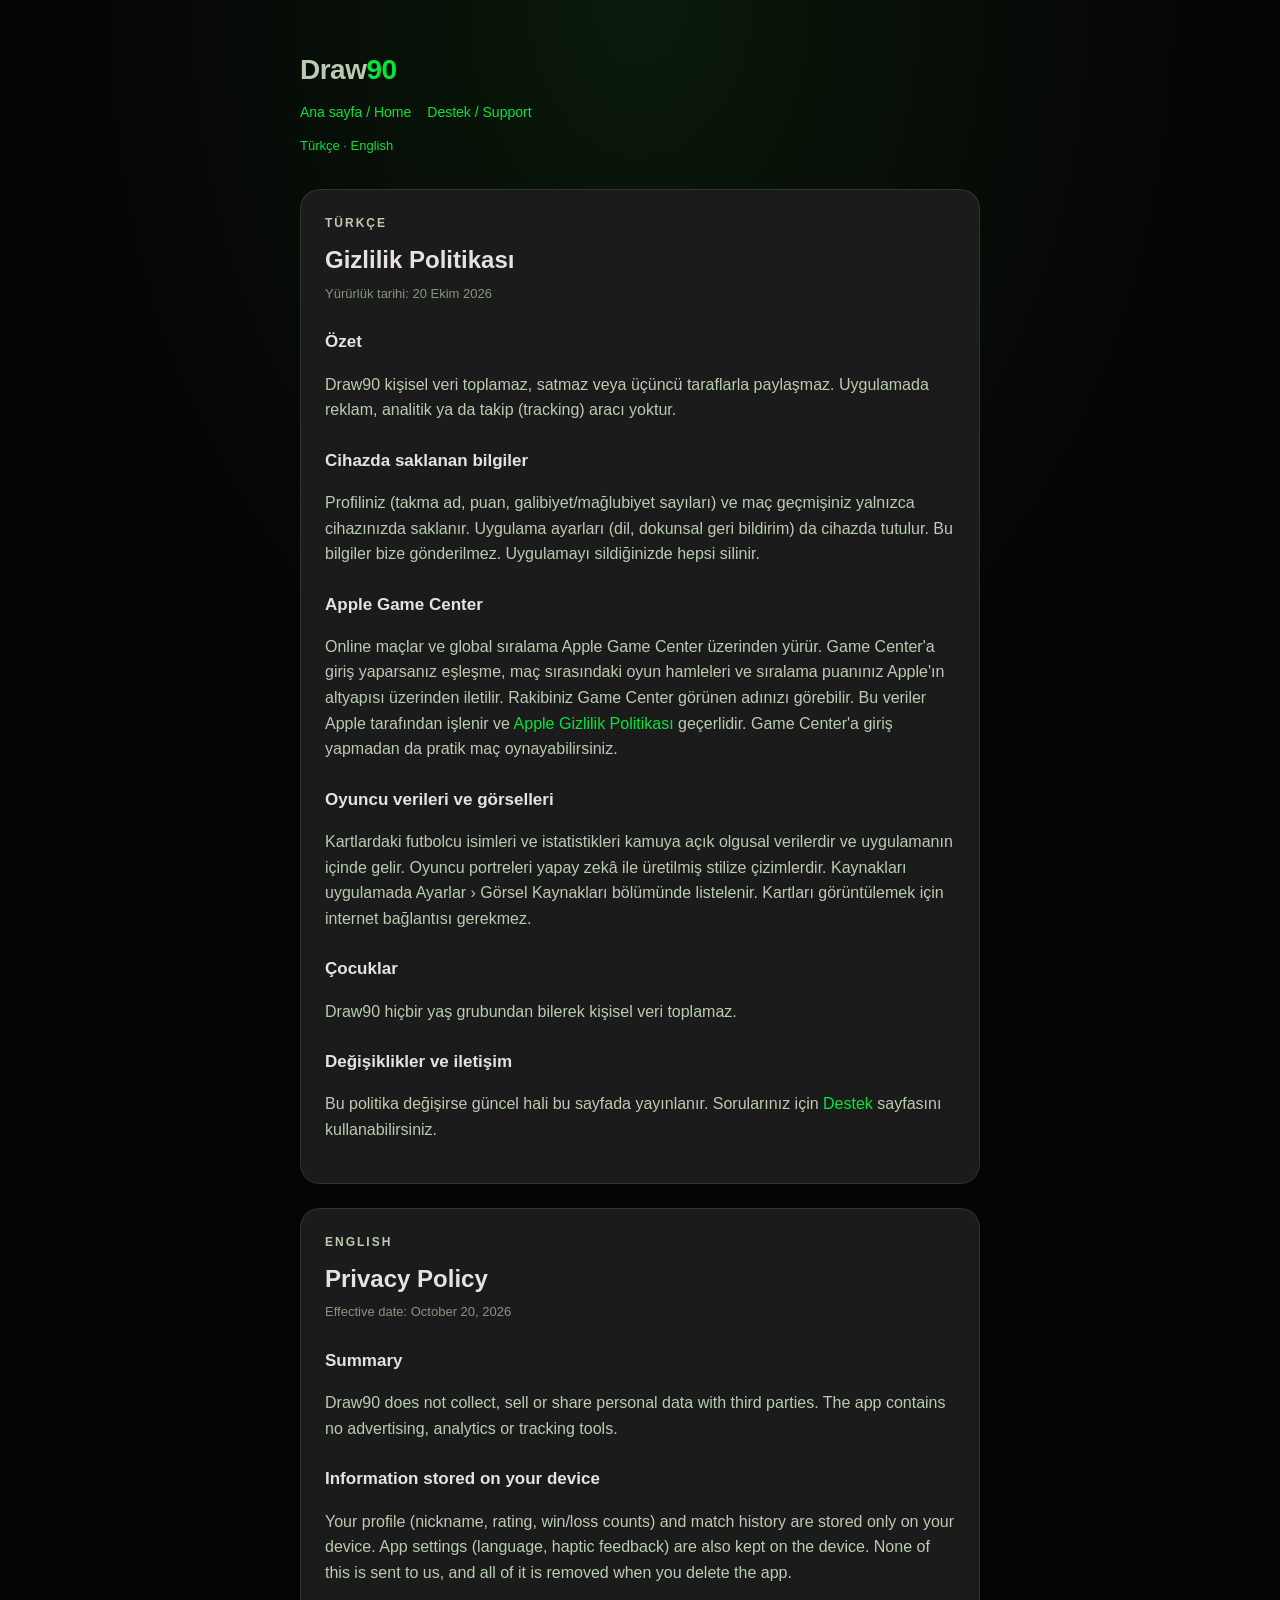
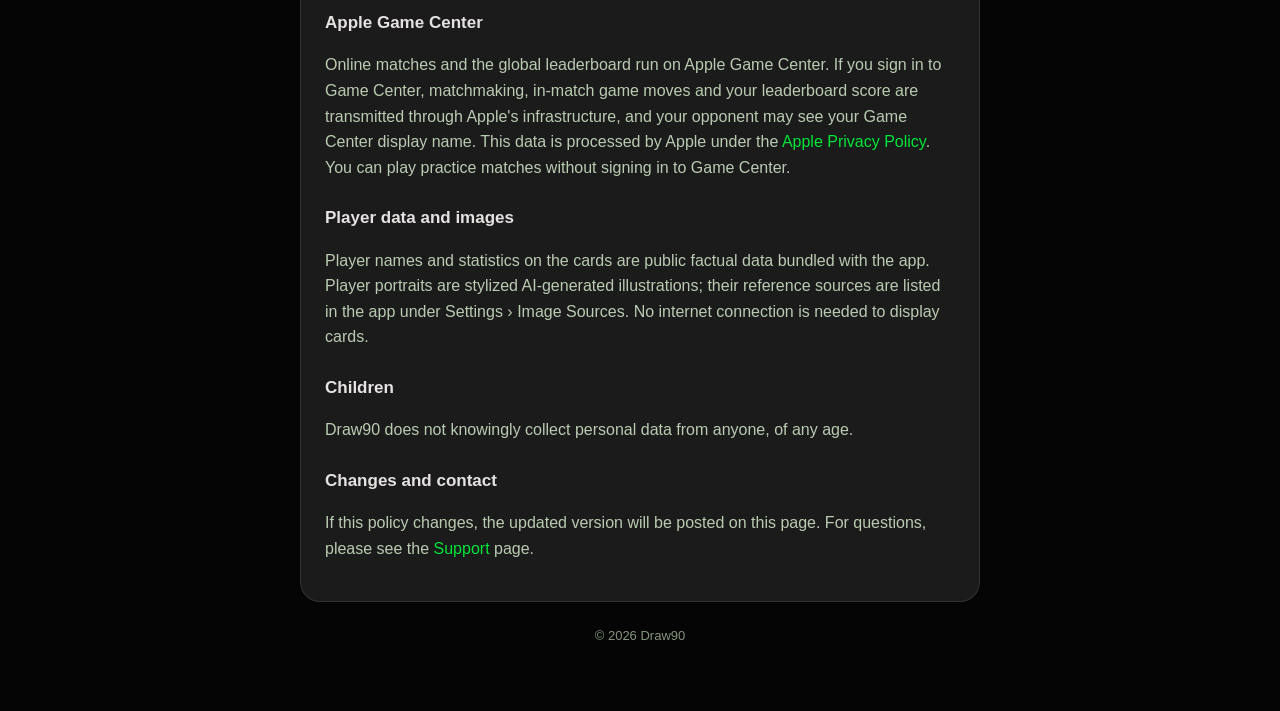
==== privacy.html @ 6bd89958 "Draw90 gizlilik ve destek sayfaları Co-Authored-By: Claude Opus 5.5 <noreply@anthropic.com>" ====
<!doctype html>
<html lang="tr">
<head>
  <meta charset="utf-8">
  <meta name="viewport" content="width=device-width, initial-scale=1">
  <title>Draw90 — Gizlilik Politikası / Privacy Policy</title>
  <link rel="stylesheet" href="style.css">
</head>
<body>
<main>
  <header>
    <p class="brand">Draw<span>90</span></p>
    <nav><a href="index.html">Ana sayfa / Home</a><a href="support.html">Destek / Support</a></nav>
    <p class="lang"><a href="#tr">Türkçe</a> · <a href="#en">English</a></p>
  </header>

  <section id="tr" lang="tr">
    <p class="overline">Türkçe</p>
    <h1>Gizlilik Politikası</h1>
    <p class="updated">Yürürlük tarihi: 20 Ekim 2026</p>

    <h2>Özet</h2>
    <p>Draw90 kişisel veri toplamaz, satmaz veya üçüncü taraflarla paylaşmaz. Uygulamada reklam, analitik ya da takip (tracking) aracı yoktur.</p>

    <h2>Cihazda saklanan bilgiler</h2>
    <p>Profiliniz (takma ad, puan, galibiyet/mağlubiyet sayıları) ve maç geçmişiniz yalnızca cihazınızda saklanır. Uygulama ayarları (dil, dokunsal geri bildirim) da cihazda tutulur. Bu bilgiler bize gönderilmez. Uygulamayı sildiğinizde hepsi silinir.</p>

    <h2>Apple Game Center</h2>
    <p>Online maçlar ve global sıralama Apple Game Center üzerinden yürür. Game Center'a giriş yaparsanız eşleşme, maç sırasındaki oyun hamleleri ve sıralama puanınız Apple'ın altyapısı üzerinden iletilir. Rakibiniz Game Center görünen adınızı görebilir. Bu veriler Apple tarafından işlenir ve <a href="https://www.apple.com/legal/privacy/">Apple Gizlilik Politikası</a> geçerlidir. Game Center'a giriş yapmadan da pratik maç oynayabilirsiniz.</p>

    <h2>Oyuncu verileri ve görselleri</h2>
    <p>Kartlardaki futbolcu isimleri ve istatistikleri kamuya açık olgusal verilerdir ve uygulamanın içinde gelir. Oyuncu portreleri yapay zekâ ile üretilmiş stilize çizimlerdir. Kaynakları uygulamada Ayarlar › Görsel Kaynakları bölümünde listelenir. Kartları görüntülemek için internet bağlantısı gerekmez.</p>

    <h2>Çocuklar</h2>
    <p>Draw90 hiçbir yaş grubundan bilerek kişisel veri toplamaz.</p>

    <h2>Değişiklikler ve iletişim</h2>
    <p>Bu politika değişirse güncel hali bu sayfada yayınlanır. Sorularınız için <a href="support.html">Destek</a> sayfasını kullanabilirsiniz.</p>
  </section>

  <section id="en" lang="en">
    <p class="overline">English</p>
    <h1>Privacy Policy</h1>
    <p class="updated">Effective date: October 20, 2026</p>

    <h2>Summary</h2>
    <p>Draw90 does not collect, sell or share personal data with third parties. The app contains no advertising, analytics or tracking tools.</p>

    <h2>Information stored on your device</h2>
    <p>Your profile (nickname, rating, win/loss counts) and match history are stored only on your device. App settings (language, haptic feedback) are also kept on the device. None of this is sent to us, and all of it is removed when you delete the app.</p>

    <h2>Apple Game Center</h2>
    <p>Online matches and the global leaderboard run on Apple Game Center. If you sign in to Game Center, matchmaking, in-match game moves and your leaderboard score are transmitted through Apple's infrastructure, and your opponent may see your Game Center display name. This data is processed by Apple under the <a href="https://www.apple.com/legal/privacy/">Apple Privacy Policy</a>. You can play practice matches without signing in to Game Center.</p>

    <h2>Player data and images</h2>
    <p>Player names and statistics on the cards are public factual data bundled with the app. Player portraits are stylized AI-generated illustrations; their reference sources are listed in the app under Settings › Image Sources. No internet connection is needed to display cards.</p>

    <h2>Children</h2>
    <p>Draw90 does not knowingly collect personal data from anyone, of any age.</p>

    <h2>Changes and contact</h2>
    <p>If this policy changes, the updated version will be posted on this page. For questions, please see the <a href="support.html">Support</a> page.</p>
  </section>

  <footer>© 2026 Draw90</footer>
</main>
</body>
</html>
---- style.css ----
:root {
  --bg: #050505;
  --panel: #1C1B1B;
  --green: #00E639;
  --amber: #FEB700;
  --text: #E5E2E1;
  --text-2: #B9CCB2;
  --muted: #84967E;
  --stroke: rgba(255, 255, 255, 0.1);
}
* { box-sizing: border-box; }
body {
  margin: 0;
  background: radial-gradient(ellipse at top, #0A1A0A 0%, var(--bg) 60%) fixed, var(--bg);
  color: var(--text);
  font: 16px/1.6 -apple-system, BlinkMacSystemFont, "Segoe UI", Roboto, sans-serif;
}
main { max-width: 720px; margin: 0 auto; padding: 48px 20px 64px; }
header { margin-bottom: 32px; }
.brand { font-weight: 900; font-size: 28px; letter-spacing: -0.5px; margin: 0; }
.brand span { color: var(--green); }
nav { margin-top: 8px; font-size: 14px; }
nav a { margin-right: 16px; }
.lang { font-size: 13px; color: var(--muted); }
section {
  background: var(--panel);
  border: 1px solid var(--stroke);
  border-radius: 20px;
  padding: 24px;
  margin-bottom: 24px;
}
.overline {
  font-size: 12px; font-weight: 700; letter-spacing: 2px; text-transform: uppercase;
  color: var(--text-2); margin: 0 0 8px;
}
h1 { font-size: 24px; margin: 0 0 4px; }
h2 { font-size: 17px; margin: 24px 0 4px; }
p, li { color: var(--text-2); }
.updated { color: var(--muted); font-size: 13px; margin-top: 0; }
a { color: var(--green); text-decoration: none; }
a:hover { text-decoration: underline; }
footer { color: var(--muted); font-size: 13px; text-align: center; }
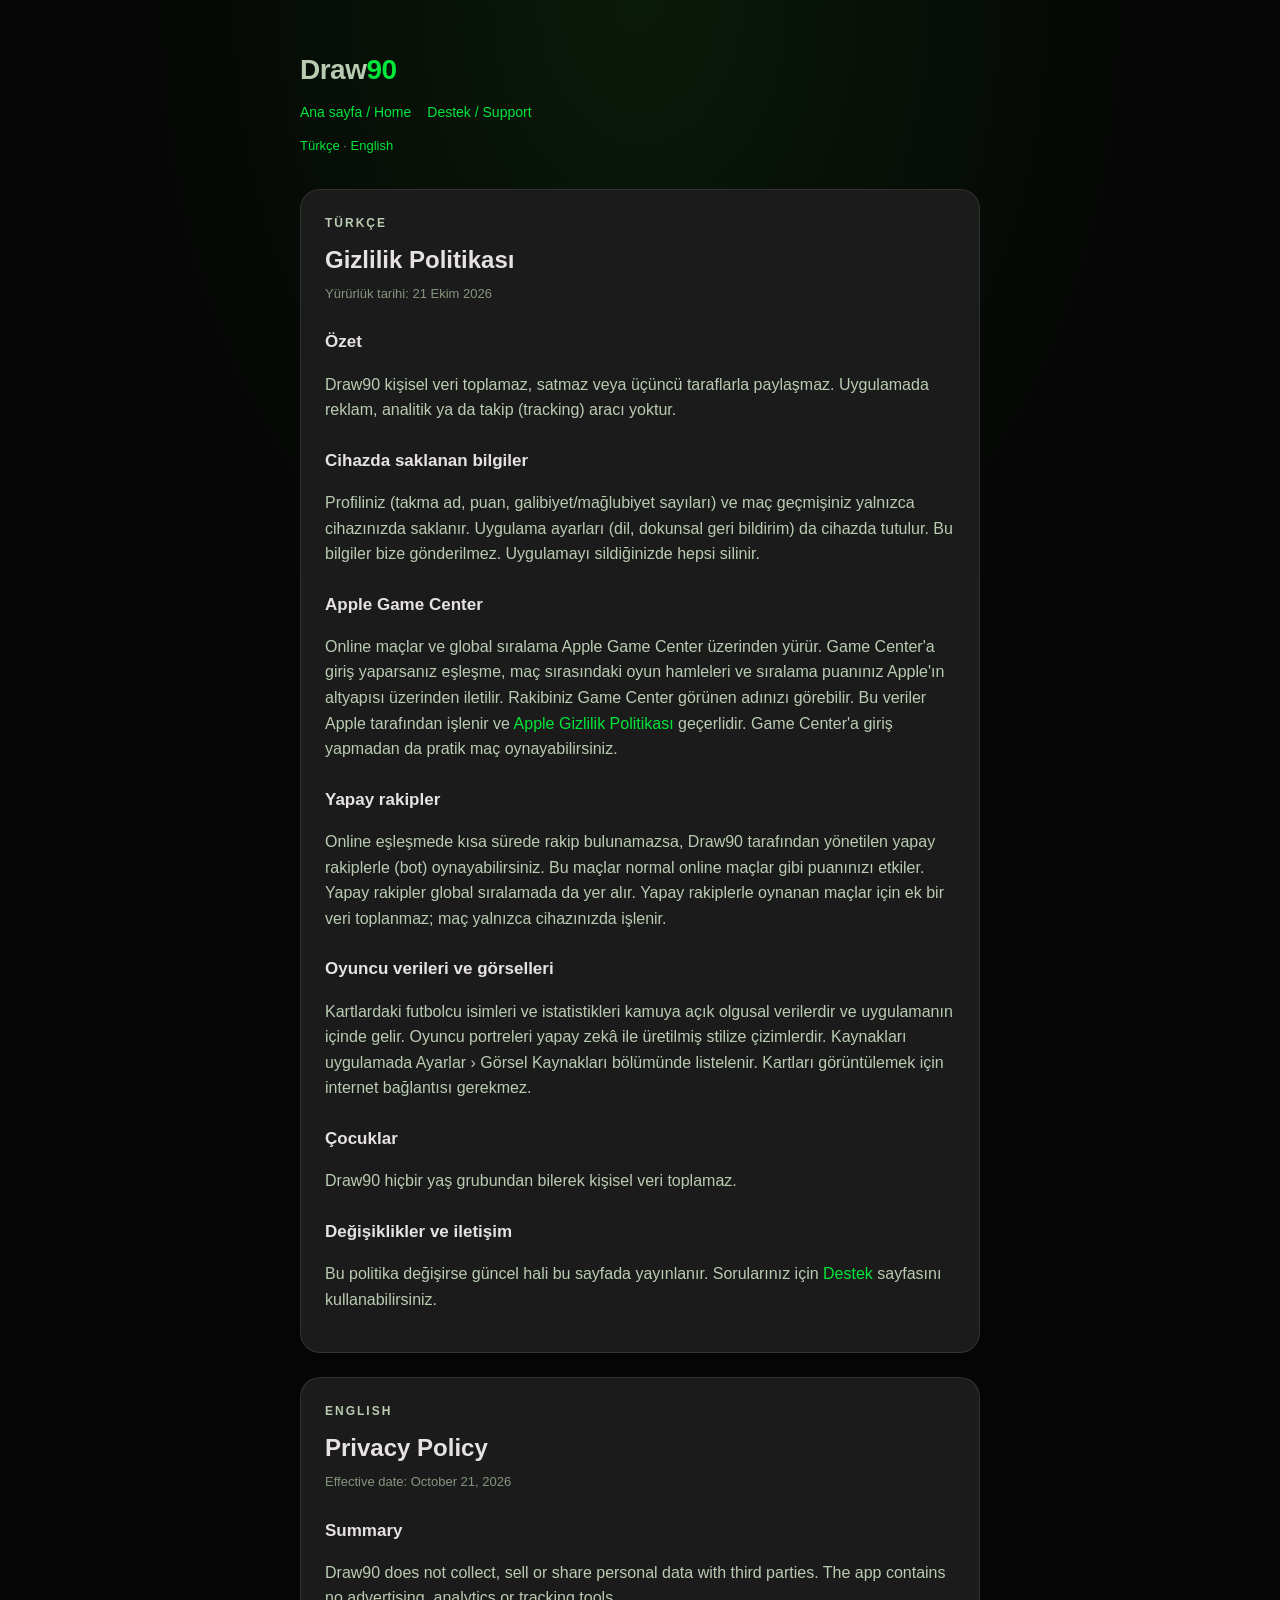
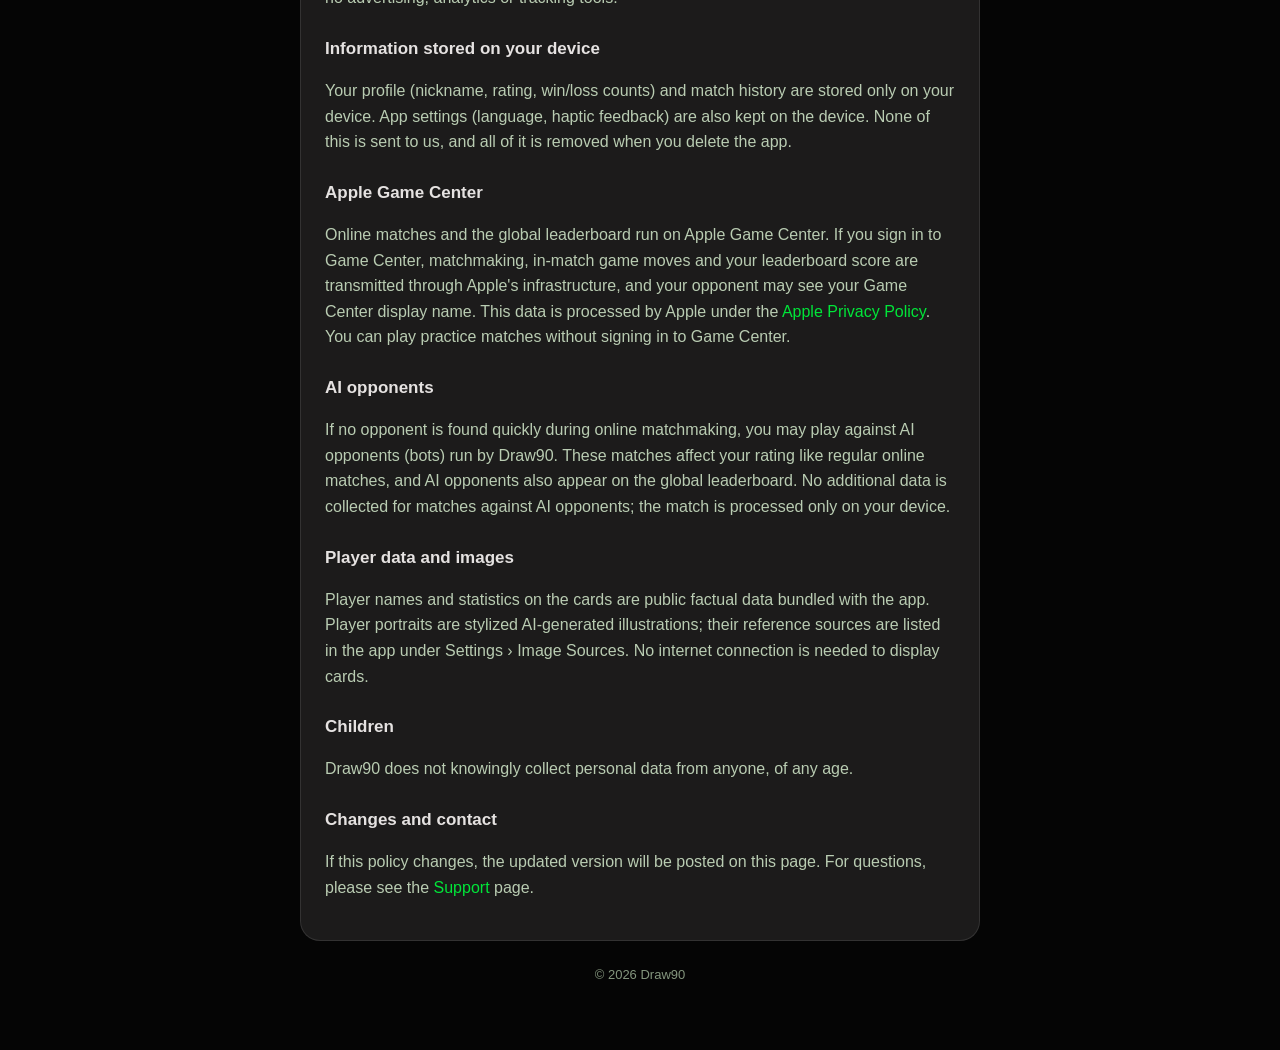
==== commit 06ee3c4e: "Yapay rakip bilgisi gizlilik ve destek sayfalarına eklendi Co-Authored-By: Claude Opus 5.5 <noreply@" ====
--- a/privacy.html
+++ b/privacy.html
@@ -17,7 +17,7 @@
   <section id="tr" lang="tr">
     <p class="overline">Türkçe</p>
     <h1>Gizlilik Politikası</h1>
-    <p class="updated">Yürürlük tarihi: 20 Ekim 2026</p>
+    <p class="updated">Yürürlük tarihi: 21 Ekim 2026</p>
 
     <h2>Özet</h2>
     <p>Draw90 kişisel veri toplamaz, satmaz veya üçüncü taraflarla paylaşmaz. Uygulamada reklam, analitik ya da takip (tracking) aracı yoktur.</p>
@@ -27,6 +27,9 @@
 
     <h2>Apple Game Center</h2>
     <p>Online maçlar ve global sıralama Apple Game Center üzerinden yürür. Game Center'a giriş yaparsanız eşleşme, maç sırasındaki oyun hamleleri ve sıralama puanınız Apple'ın altyapısı üzerinden iletilir. Rakibiniz Game Center görünen adınızı görebilir. Bu veriler Apple tarafından işlenir ve <a href="https://www.apple.com/legal/privacy/">Apple Gizlilik Politikası</a> geçerlidir. Game Center'a giriş yapmadan da pratik maç oynayabilirsiniz.</p>
+
+    <h2>Yapay rakipler</h2>
+    <p>Online eşleşmede kısa sürede rakip bulunamazsa, Draw90 tarafından yönetilen yapay rakiplerle (bot) oynayabilirsiniz. Bu maçlar normal online maçlar gibi puanınızı etkiler. Yapay rakipler global sıralamada da yer alır. Yapay rakiplerle oynanan maçlar için ek bir veri toplanmaz; maç yalnızca cihazınızda işlenir.</p>
 
     <h2>Oyuncu verileri ve görselleri</h2>
     <p>Kartlardaki futbolcu isimleri ve istatistikleri kamuya açık olgusal verilerdir ve uygulamanın içinde gelir. Oyuncu portreleri yapay zekâ ile üretilmiş stilize çizimlerdir. Kaynakları uygulamada Ayarlar › Görsel Kaynakları bölümünde listelenir. Kartları görüntülemek için internet bağlantısı gerekmez.</p>
@@ -41,7 +44,7 @@
   <section id="en" lang="en">
     <p class="overline">English</p>
     <h1>Privacy Policy</h1>
-    <p class="updated">Effective date: October 20, 2026</p>
+    <p class="updated">Effective date: October 21, 2026</p>
 
     <h2>Summary</h2>
     <p>Draw90 does not collect, sell or share personal data with third parties. The app contains no advertising, analytics or tracking tools.</p>
@@ -51,6 +54,9 @@
 
     <h2>Apple Game Center</h2>
     <p>Online matches and the global leaderboard run on Apple Game Center. If you sign in to Game Center, matchmaking, in-match game moves and your leaderboard score are transmitted through Apple's infrastructure, and your opponent may see your Game Center display name. This data is processed by Apple under the <a href="https://www.apple.com/legal/privacy/">Apple Privacy Policy</a>. You can play practice matches without signing in to Game Center.</p>
+
+    <h2>AI opponents</h2>
+    <p>If no opponent is found quickly during online matchmaking, you may play against AI opponents (bots) run by Draw90. These matches affect your rating like regular online matches, and AI opponents also appear on the global leaderboard. No additional data is collected for matches against AI opponents; the match is processed only on your device.</p>
 
     <h2>Player data and images</h2>
     <p>Player names and statistics on the cards are public factual data bundled with the app. Player portraits are stylized AI-generated illustrations; their reference sources are listed in the app under Settings › Image Sources. No internet connection is needed to display cards.</p>
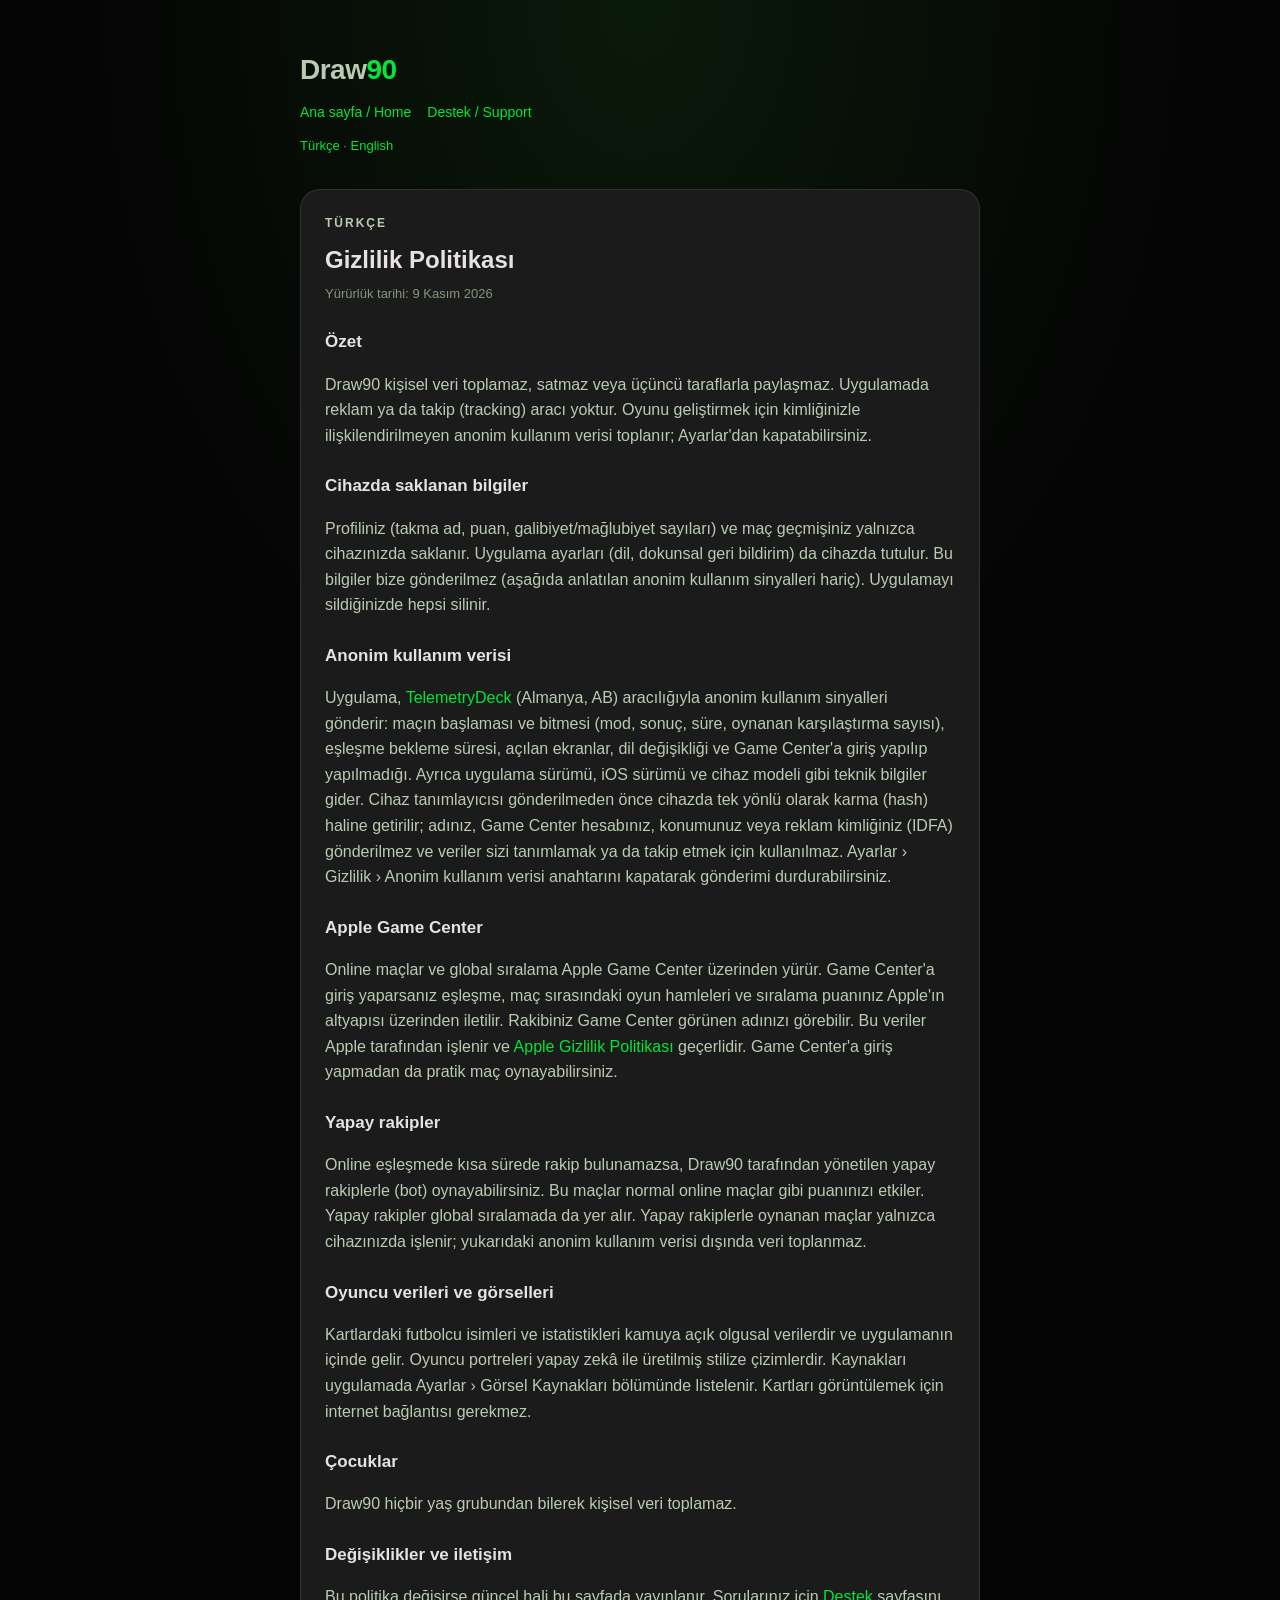
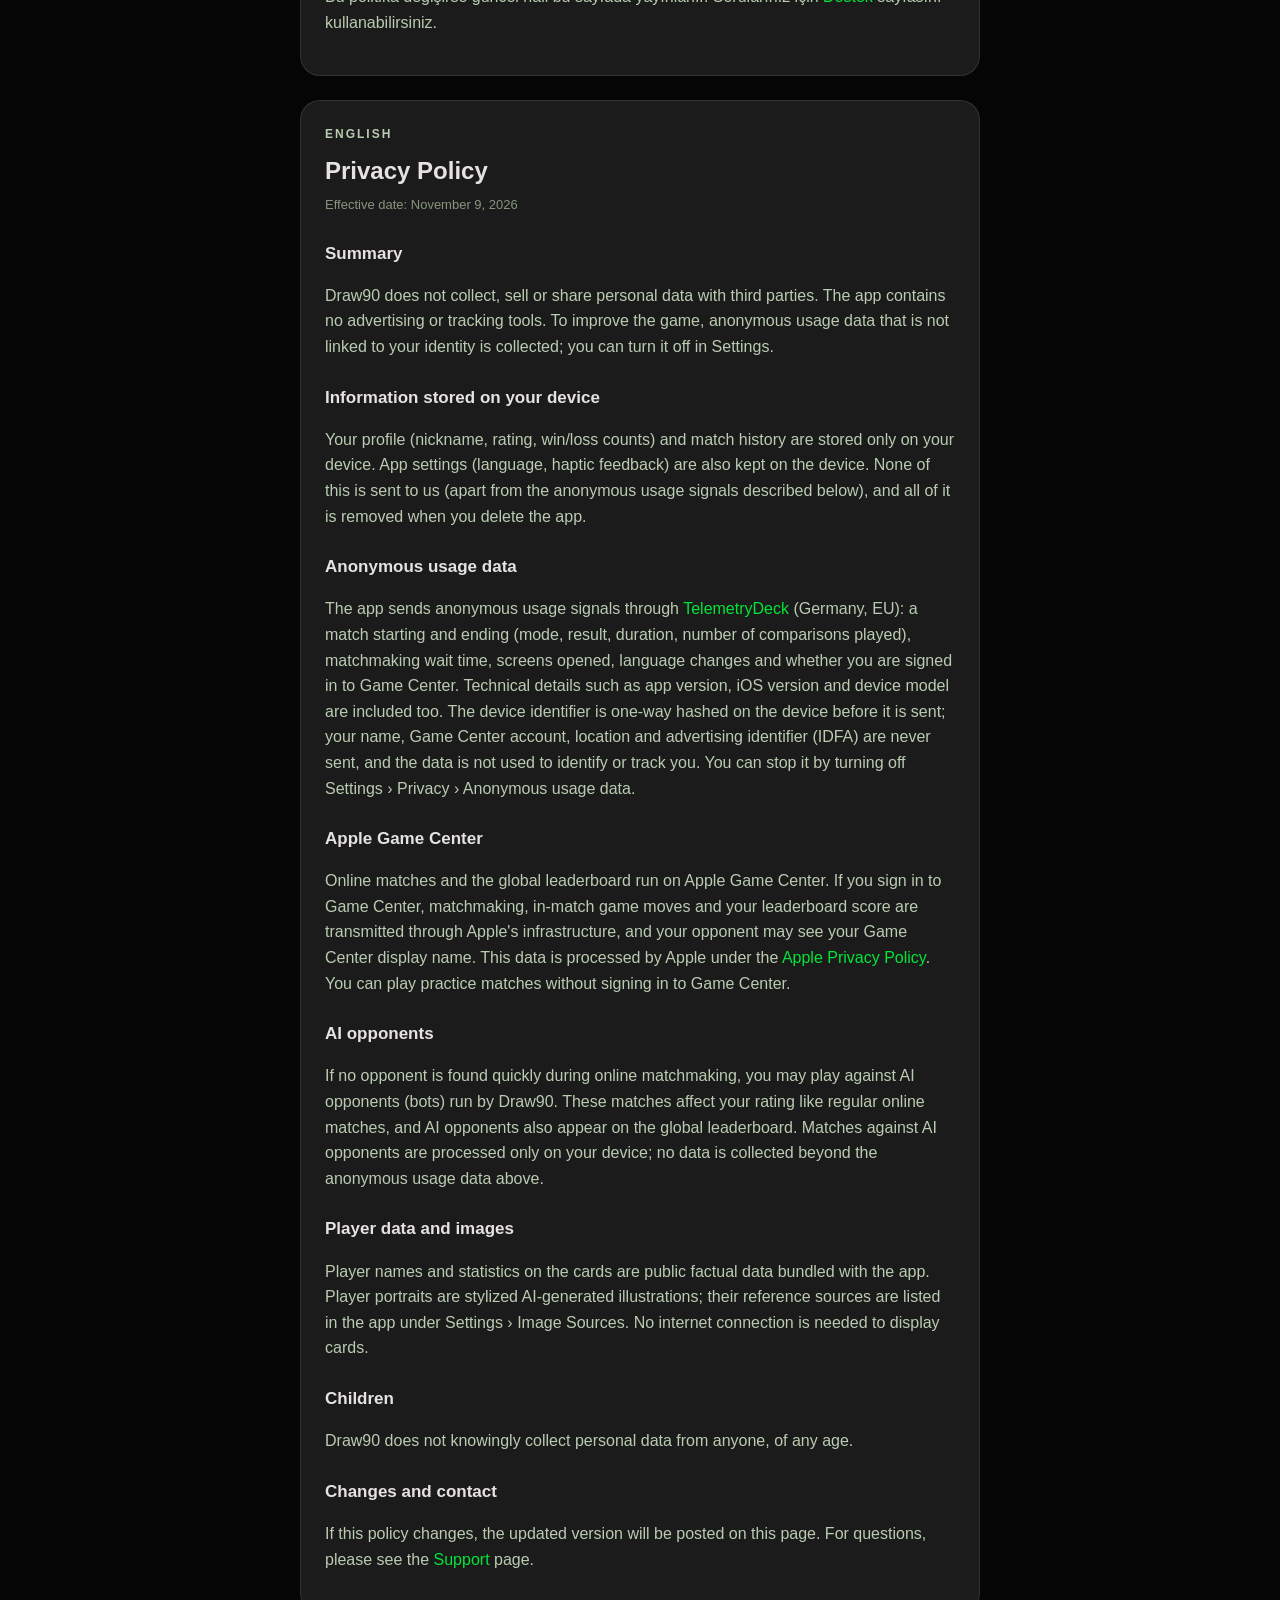
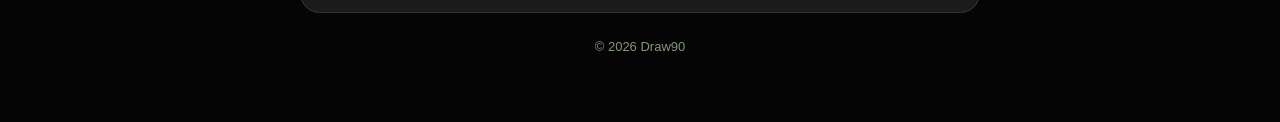
==== commit 292f569c: "Gizlilik: anonim kullanım verisi (TelemetryDeck) bölümü eklendi Co-Authored-By: Claude Opus 5.5 <nor" ====
--- a/privacy.html
+++ b/privacy.html
@@ -17,19 +17,22 @@
   <section id="tr" lang="tr">
     <p class="overline">Türkçe</p>
     <h1>Gizlilik Politikası</h1>
-    <p class="updated">Yürürlük tarihi: 21 Ekim 2026</p>
+    <p class="updated">Yürürlük tarihi: 9 Kasım 2026</p>
 
     <h2>Özet</h2>
-    <p>Draw90 kişisel veri toplamaz, satmaz veya üçüncü taraflarla paylaşmaz. Uygulamada reklam, analitik ya da takip (tracking) aracı yoktur.</p>
+    <p>Draw90 kişisel veri toplamaz, satmaz veya üçüncü taraflarla paylaşmaz. Uygulamada reklam ya da takip (tracking) aracı yoktur. Oyunu geliştirmek için kimliğinizle ilişkilendirilmeyen anonim kullanım verisi toplanır; Ayarlar'dan kapatabilirsiniz.</p>
 
     <h2>Cihazda saklanan bilgiler</h2>
-    <p>Profiliniz (takma ad, puan, galibiyet/mağlubiyet sayıları) ve maç geçmişiniz yalnızca cihazınızda saklanır. Uygulama ayarları (dil, dokunsal geri bildirim) da cihazda tutulur. Bu bilgiler bize gönderilmez. Uygulamayı sildiğinizde hepsi silinir.</p>
+    <p>Profiliniz (takma ad, puan, galibiyet/mağlubiyet sayıları) ve maç geçmişiniz yalnızca cihazınızda saklanır. Uygulama ayarları (dil, dokunsal geri bildirim) da cihazda tutulur. Bu bilgiler bize gönderilmez (aşağıda anlatılan anonim kullanım sinyalleri hariç). Uygulamayı sildiğinizde hepsi silinir.</p>
+
+    <h2>Anonim kullanım verisi</h2>
+    <p>Uygulama, <a href="https://telemetrydeck.com/privacy/">TelemetryDeck</a> (Almanya, AB) aracılığıyla anonim kullanım sinyalleri gönderir: maçın başlaması ve bitmesi (mod, sonuç, süre, oynanan karşılaştırma sayısı), eşleşme bekleme süresi, açılan ekranlar, dil değişikliği ve Game Center'a giriş yapılıp yapılmadığı. Ayrıca uygulama sürümü, iOS sürümü ve cihaz modeli gibi teknik bilgiler gider. Cihaz tanımlayıcısı gönderilmeden önce cihazda tek yönlü olarak karma (hash) haline getirilir; adınız, Game Center hesabınız, konumunuz veya reklam kimliğiniz (IDFA) gönderilmez ve veriler sizi tanımlamak ya da takip etmek için kullanılmaz. Ayarlar › Gizlilik › Anonim kullanım verisi anahtarını kapatarak gönderimi durdurabilirsiniz.</p>
 
     <h2>Apple Game Center</h2>
     <p>Online maçlar ve global sıralama Apple Game Center üzerinden yürür. Game Center'a giriş yaparsanız eşleşme, maç sırasındaki oyun hamleleri ve sıralama puanınız Apple'ın altyapısı üzerinden iletilir. Rakibiniz Game Center görünen adınızı görebilir. Bu veriler Apple tarafından işlenir ve <a href="https://www.apple.com/legal/privacy/">Apple Gizlilik Politikası</a> geçerlidir. Game Center'a giriş yapmadan da pratik maç oynayabilirsiniz.</p>
 
     <h2>Yapay rakipler</h2>
-    <p>Online eşleşmede kısa sürede rakip bulunamazsa, Draw90 tarafından yönetilen yapay rakiplerle (bot) oynayabilirsiniz. Bu maçlar normal online maçlar gibi puanınızı etkiler. Yapay rakipler global sıralamada da yer alır. Yapay rakiplerle oynanan maçlar için ek bir veri toplanmaz; maç yalnızca cihazınızda işlenir.</p>
+    <p>Online eşleşmede kısa sürede rakip bulunamazsa, Draw90 tarafından yönetilen yapay rakiplerle (bot) oynayabilirsiniz. Bu maçlar normal online maçlar gibi puanınızı etkiler. Yapay rakipler global sıralamada da yer alır. Yapay rakiplerle oynanan maçlar yalnızca cihazınızda işlenir; yukarıdaki anonim kullanım verisi dışında veri toplanmaz.</p>
 
     <h2>Oyuncu verileri ve görselleri</h2>
     <p>Kartlardaki futbolcu isimleri ve istatistikleri kamuya açık olgusal verilerdir ve uygulamanın içinde gelir. Oyuncu portreleri yapay zekâ ile üretilmiş stilize çizimlerdir. Kaynakları uygulamada Ayarlar › Görsel Kaynakları bölümünde listelenir. Kartları görüntülemek için internet bağlantısı gerekmez.</p>
@@ -44,19 +47,22 @@
   <section id="en" lang="en">
     <p class="overline">English</p>
     <h1>Privacy Policy</h1>
-    <p class="updated">Effective date: October 21, 2026</p>
+    <p class="updated">Effective date: November 9, 2026</p>
 
     <h2>Summary</h2>
-    <p>Draw90 does not collect, sell or share personal data with third parties. The app contains no advertising, analytics or tracking tools.</p>
+    <p>Draw90 does not collect, sell or share personal data with third parties. The app contains no advertising or tracking tools. To improve the game, anonymous usage data that is not linked to your identity is collected; you can turn it off in Settings.</p>
 
     <h2>Information stored on your device</h2>
-    <p>Your profile (nickname, rating, win/loss counts) and match history are stored only on your device. App settings (language, haptic feedback) are also kept on the device. None of this is sent to us, and all of it is removed when you delete the app.</p>
+    <p>Your profile (nickname, rating, win/loss counts) and match history are stored only on your device. App settings (language, haptic feedback) are also kept on the device. None of this is sent to us (apart from the anonymous usage signals described below), and all of it is removed when you delete the app.</p>
+
+    <h2>Anonymous usage data</h2>
+    <p>The app sends anonymous usage signals through <a href="https://telemetrydeck.com/privacy/">TelemetryDeck</a> (Germany, EU): a match starting and ending (mode, result, duration, number of comparisons played), matchmaking wait time, screens opened, language changes and whether you are signed in to Game Center. Technical details such as app version, iOS version and device model are included too. The device identifier is one-way hashed on the device before it is sent; your name, Game Center account, location and advertising identifier (IDFA) are never sent, and the data is not used to identify or track you. You can stop it by turning off Settings › Privacy › Anonymous usage data.</p>
 
     <h2>Apple Game Center</h2>
     <p>Online matches and the global leaderboard run on Apple Game Center. If you sign in to Game Center, matchmaking, in-match game moves and your leaderboard score are transmitted through Apple's infrastructure, and your opponent may see your Game Center display name. This data is processed by Apple under the <a href="https://www.apple.com/legal/privacy/">Apple Privacy Policy</a>. You can play practice matches without signing in to Game Center.</p>
 
     <h2>AI opponents</h2>
-    <p>If no opponent is found quickly during online matchmaking, you may play against AI opponents (bots) run by Draw90. These matches affect your rating like regular online matches, and AI opponents also appear on the global leaderboard. No additional data is collected for matches against AI opponents; the match is processed only on your device.</p>
+    <p>If no opponent is found quickly during online matchmaking, you may play against AI opponents (bots) run by Draw90. These matches affect your rating like regular online matches, and AI opponents also appear on the global leaderboard. Matches against AI opponents are processed only on your device; no data is collected beyond the anonymous usage data above.</p>
 
     <h2>Player data and images</h2>
     <p>Player names and statistics on the cards are public factual data bundled with the app. Player portraits are stylized AI-generated illustrations; their reference sources are listed in the app under Settings › Image Sources. No internet connection is needed to display cards.</p>
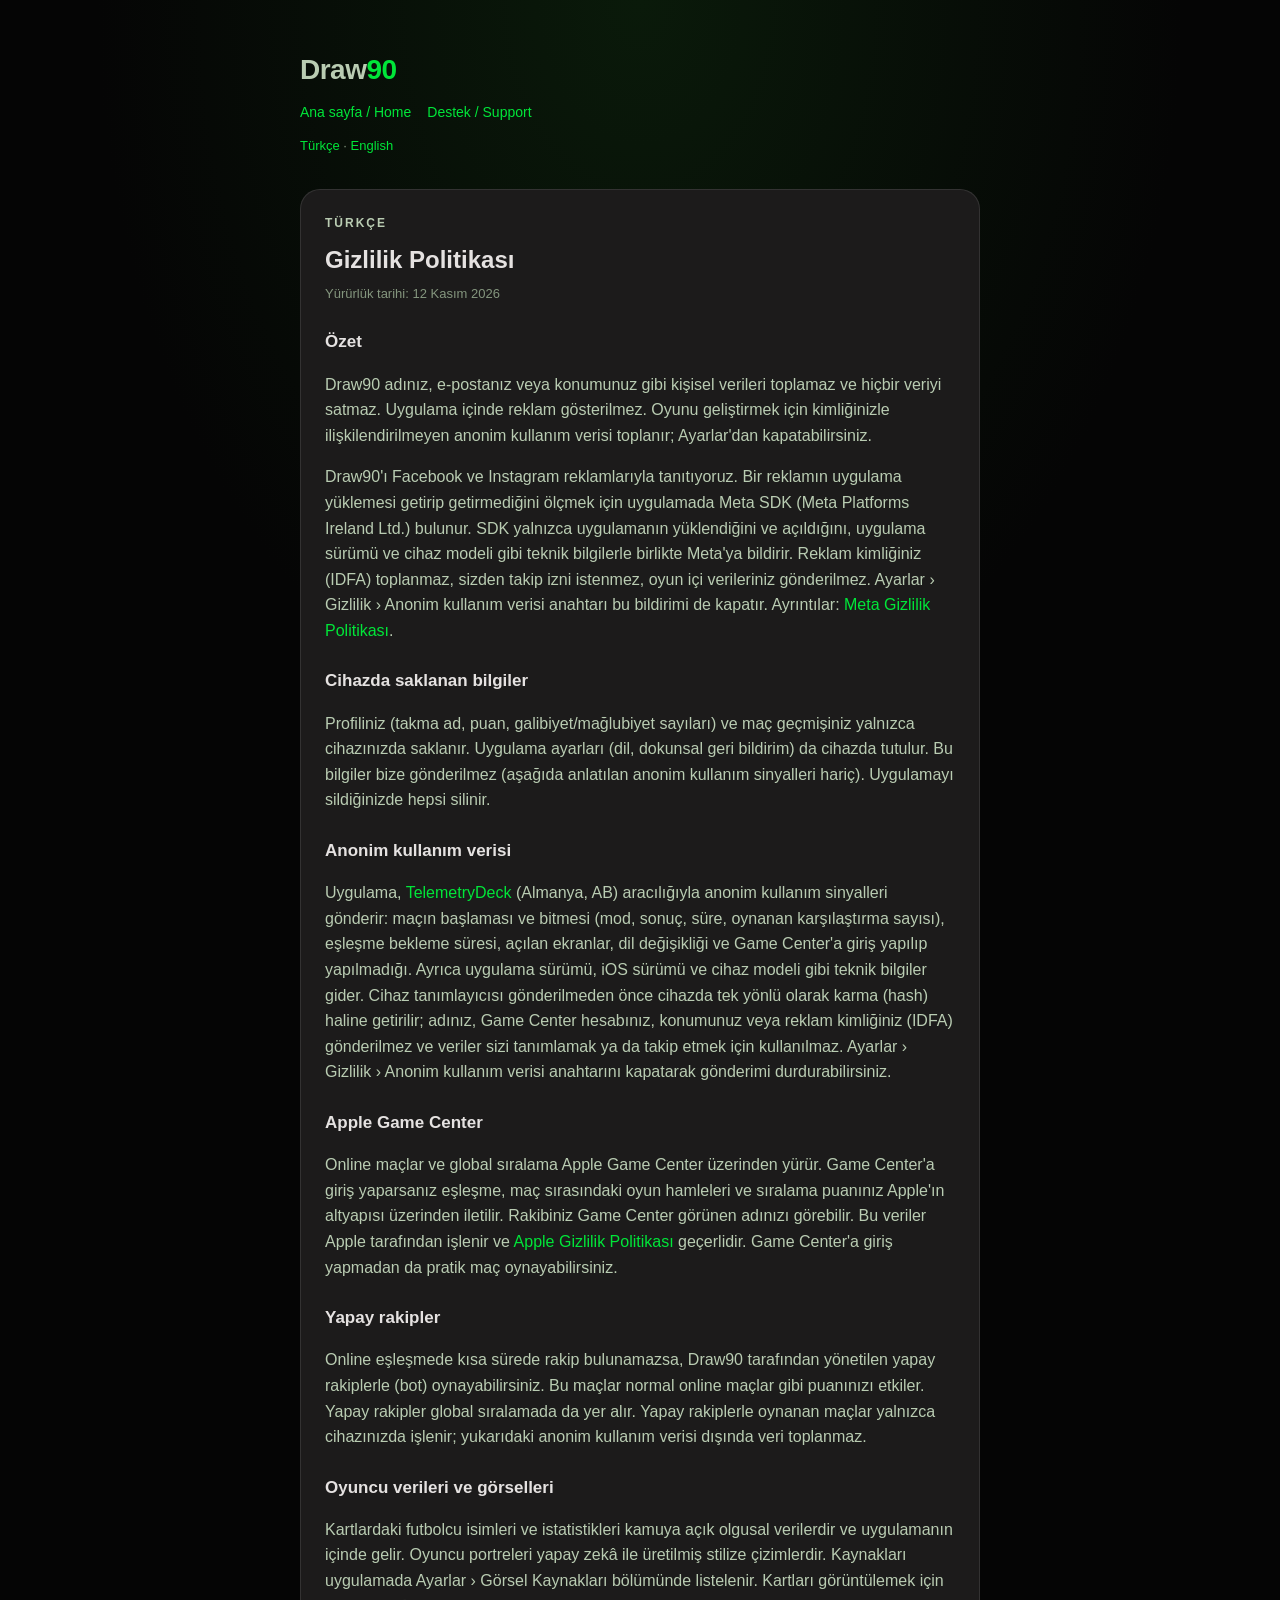
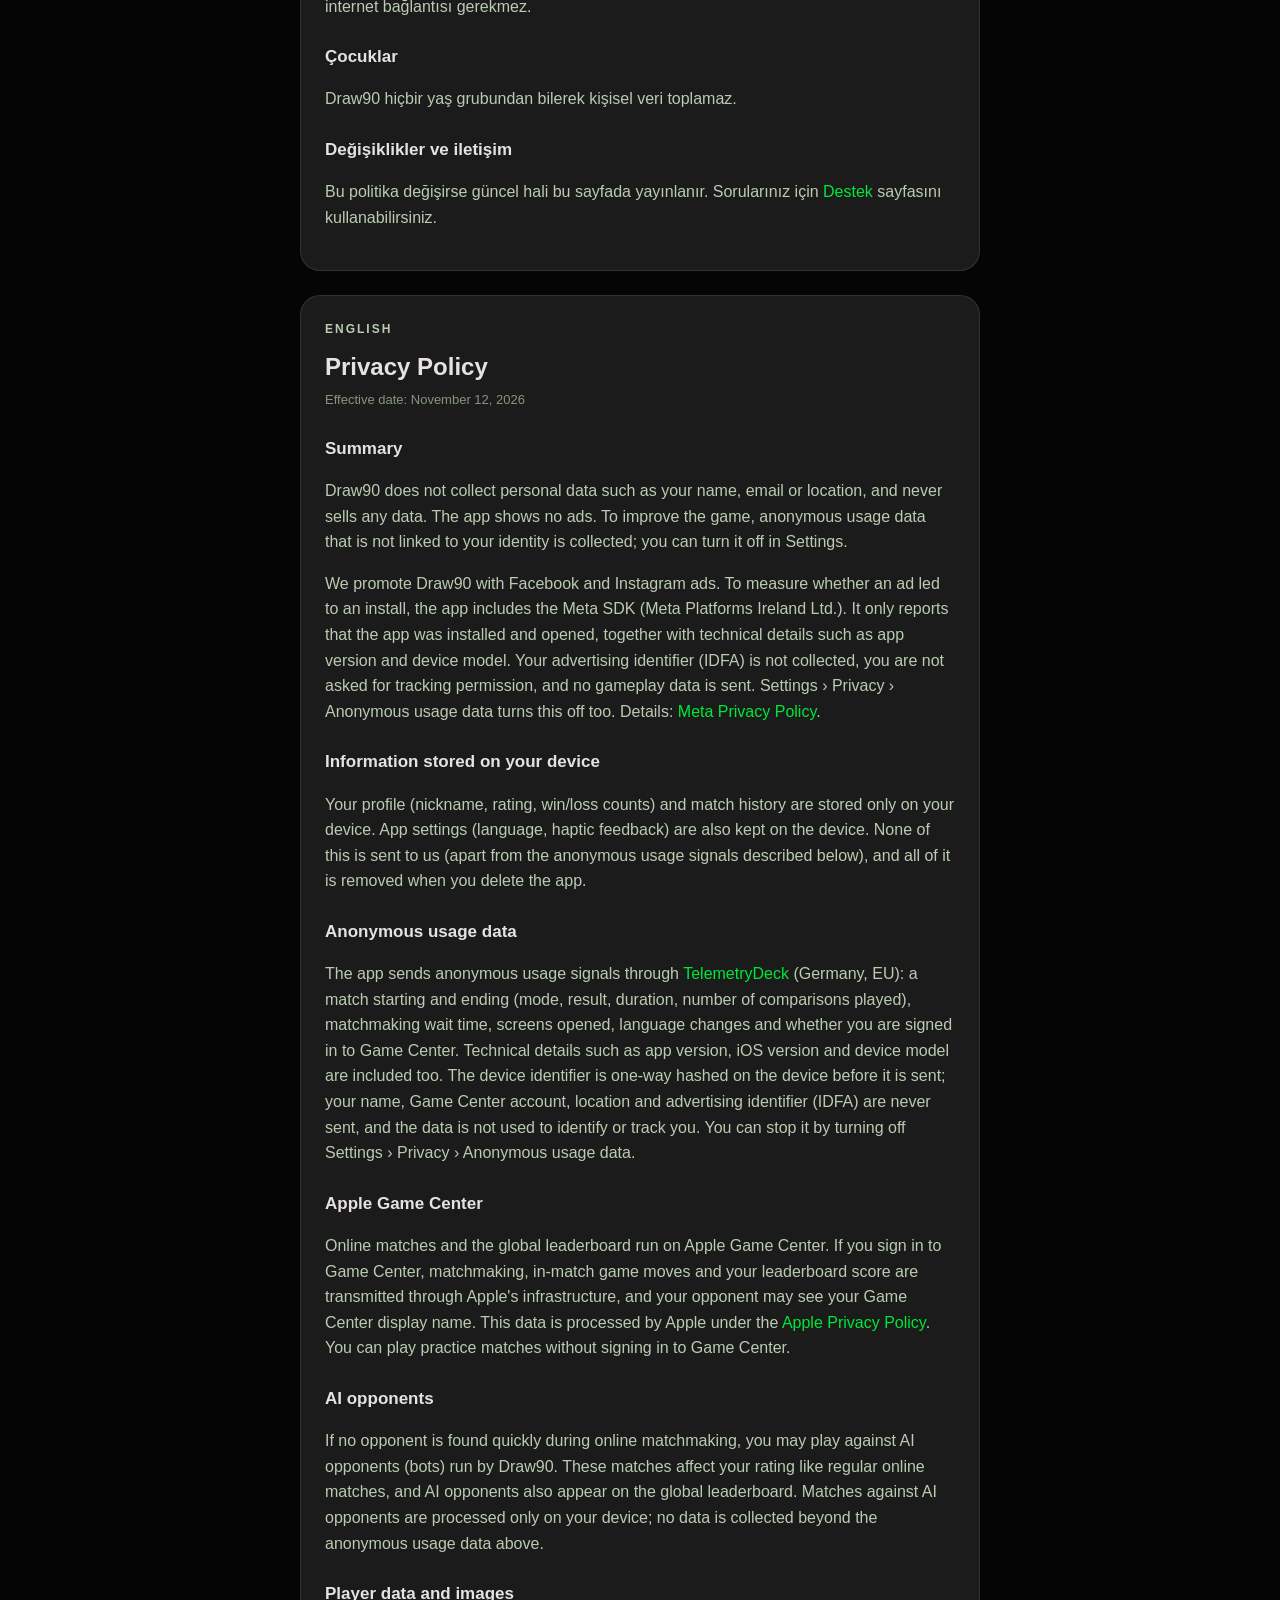
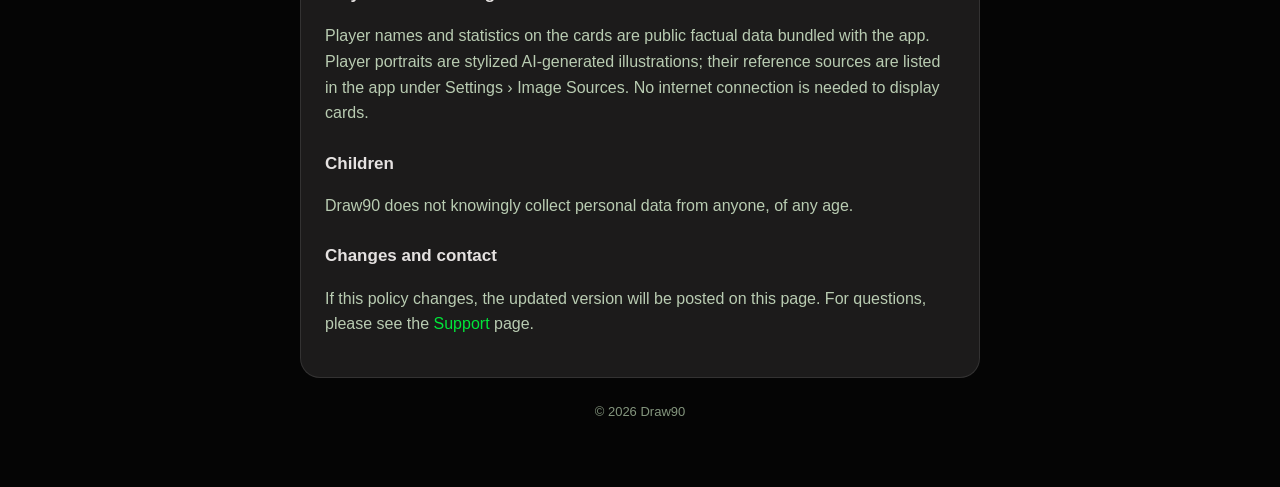
==== commit 620c17e5: "Gizlilik: Meta SDK (reklam yükleme ölçümü) eklendi Co-Authored-By: Claude Opus 5.5 <noreply@anthropi" ====
--- a/privacy.html
+++ b/privacy.html
@@ -17,10 +17,11 @@
   <section id="tr" lang="tr">
     <p class="overline">Türkçe</p>
     <h1>Gizlilik Politikası</h1>
-    <p class="updated">Yürürlük tarihi: 9 Kasım 2026</p>
+    <p class="updated">Yürürlük tarihi: 12 Kasım 2026</p>
 
     <h2>Özet</h2>
-    <p>Draw90 kişisel veri toplamaz, satmaz veya üçüncü taraflarla paylaşmaz. Uygulamada reklam ya da takip (tracking) aracı yoktur. Oyunu geliştirmek için kimliğinizle ilişkilendirilmeyen anonim kullanım verisi toplanır; Ayarlar'dan kapatabilirsiniz.</p>
+    <p>Draw90 adınız, e-postanız veya konumunuz gibi kişisel verileri toplamaz ve hiçbir veriyi satmaz. Uygulama içinde reklam gösterilmez. Oyunu geliştirmek için kimliğinizle ilişkilendirilmeyen anonim kullanım verisi toplanır; Ayarlar'dan kapatabilirsiniz.</p>
+    <p>Draw90'ı Facebook ve Instagram reklamlarıyla tanıtıyoruz. Bir reklamın uygulama yüklemesi getirip getirmediğini ölçmek için uygulamada Meta SDK (Meta Platforms Ireland Ltd.) bulunur. SDK yalnızca uygulamanın yüklendiğini ve açıldığını, uygulama sürümü ve cihaz modeli gibi teknik bilgilerle birlikte Meta'ya bildirir. Reklam kimliğiniz (IDFA) toplanmaz, sizden takip izni istenmez, oyun içi verileriniz gönderilmez. Ayarlar › Gizlilik › Anonim kullanım verisi anahtarı bu bildirimi de kapatır. Ayrıntılar: <a href="https://www.facebook.com/privacy/policy/">Meta Gizlilik Politikası</a>.</p>
 
     <h2>Cihazda saklanan bilgiler</h2>
     <p>Profiliniz (takma ad, puan, galibiyet/mağlubiyet sayıları) ve maç geçmişiniz yalnızca cihazınızda saklanır. Uygulama ayarları (dil, dokunsal geri bildirim) da cihazda tutulur. Bu bilgiler bize gönderilmez (aşağıda anlatılan anonim kullanım sinyalleri hariç). Uygulamayı sildiğinizde hepsi silinir.</p>
@@ -47,10 +48,11 @@
   <section id="en" lang="en">
     <p class="overline">English</p>
     <h1>Privacy Policy</h1>
-    <p class="updated">Effective date: November 9, 2026</p>
+    <p class="updated">Effective date: November 12, 2026</p>
 
     <h2>Summary</h2>
-    <p>Draw90 does not collect, sell or share personal data with third parties. The app contains no advertising or tracking tools. To improve the game, anonymous usage data that is not linked to your identity is collected; you can turn it off in Settings.</p>
+    <p>Draw90 does not collect personal data such as your name, email or location, and never sells any data. The app shows no ads. To improve the game, anonymous usage data that is not linked to your identity is collected; you can turn it off in Settings.</p>
+    <p>We promote Draw90 with Facebook and Instagram ads. To measure whether an ad led to an install, the app includes the Meta SDK (Meta Platforms Ireland Ltd.). It only reports that the app was installed and opened, together with technical details such as app version and device model. Your advertising identifier (IDFA) is not collected, you are not asked for tracking permission, and no gameplay data is sent. Settings › Privacy › Anonymous usage data turns this off too. Details: <a href="https://www.facebook.com/privacy/policy/">Meta Privacy Policy</a>.</p>
 
     <h2>Information stored on your device</h2>
     <p>Your profile (nickname, rating, win/loss counts) and match history are stored only on your device. App settings (language, haptic feedback) are also kept on the device. None of this is sent to us (apart from the anonymous usage signals described below), and all of it is removed when you delete the app.</p>
